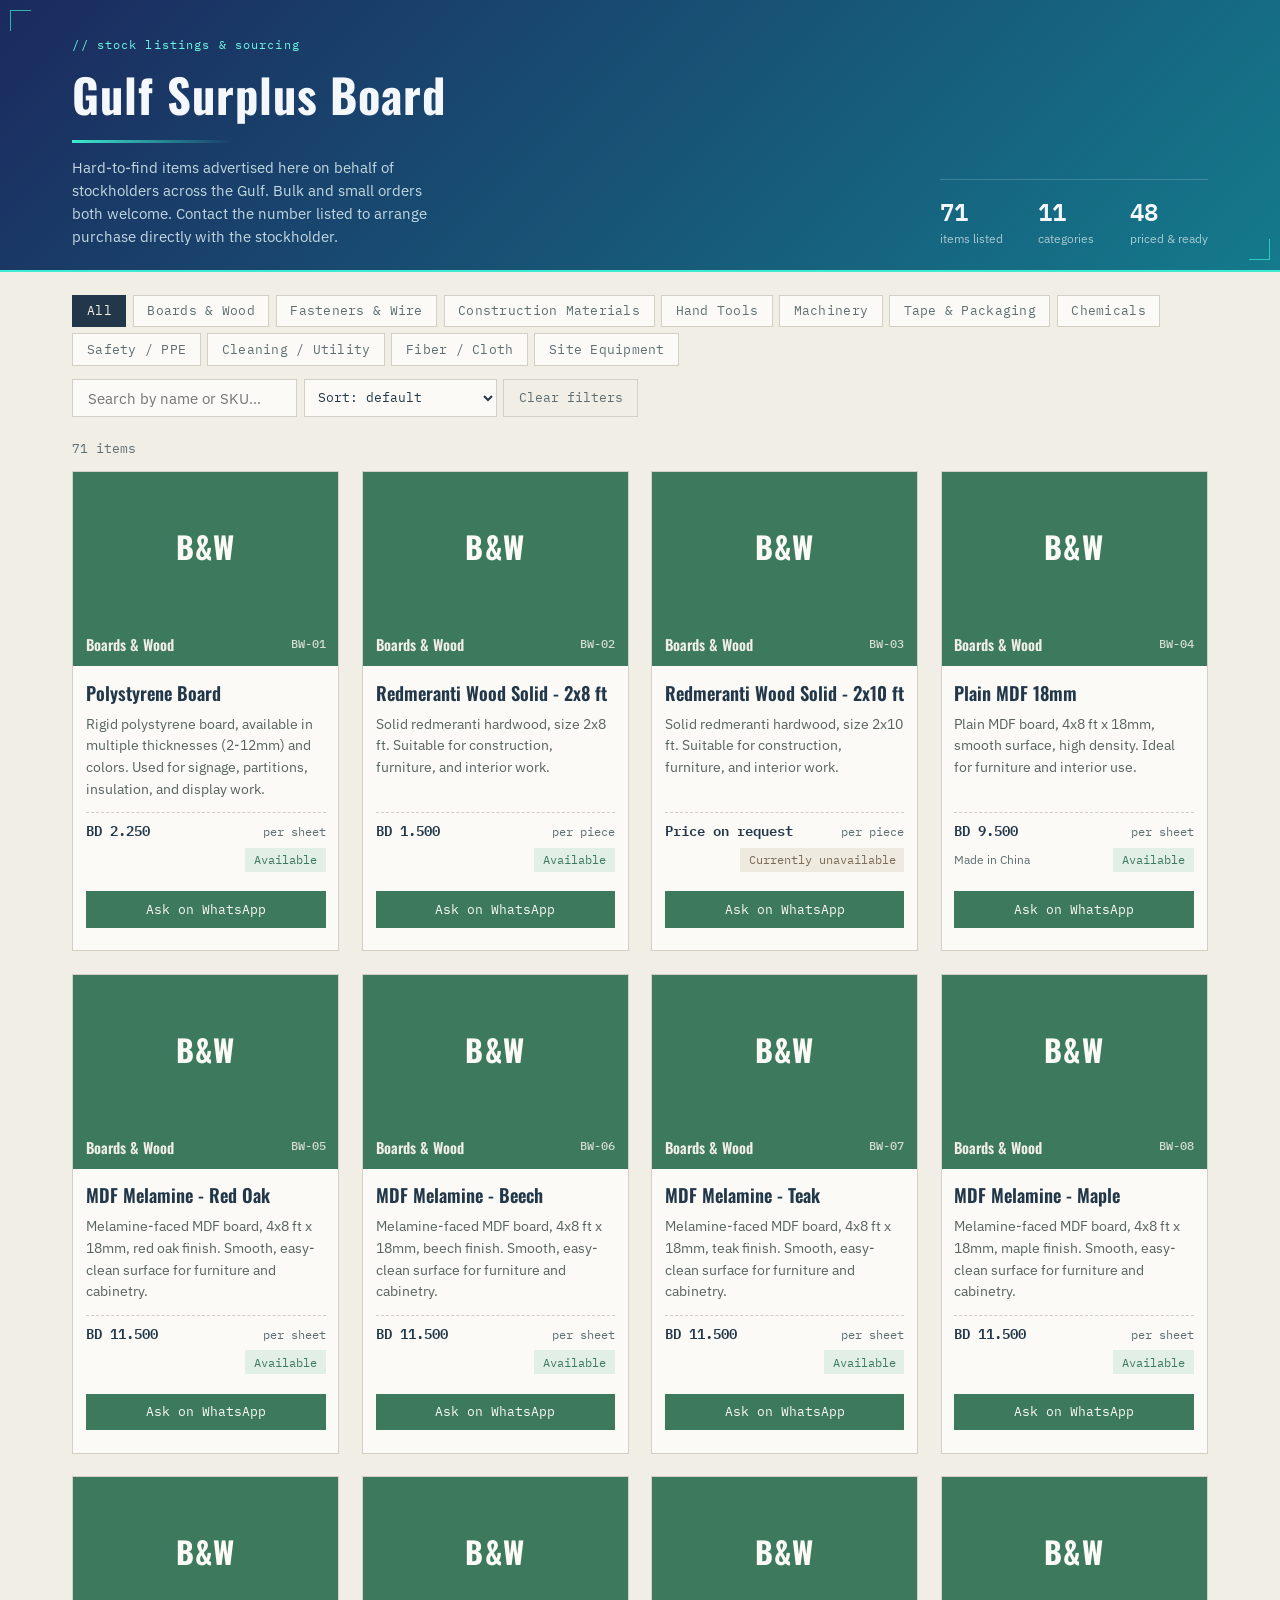
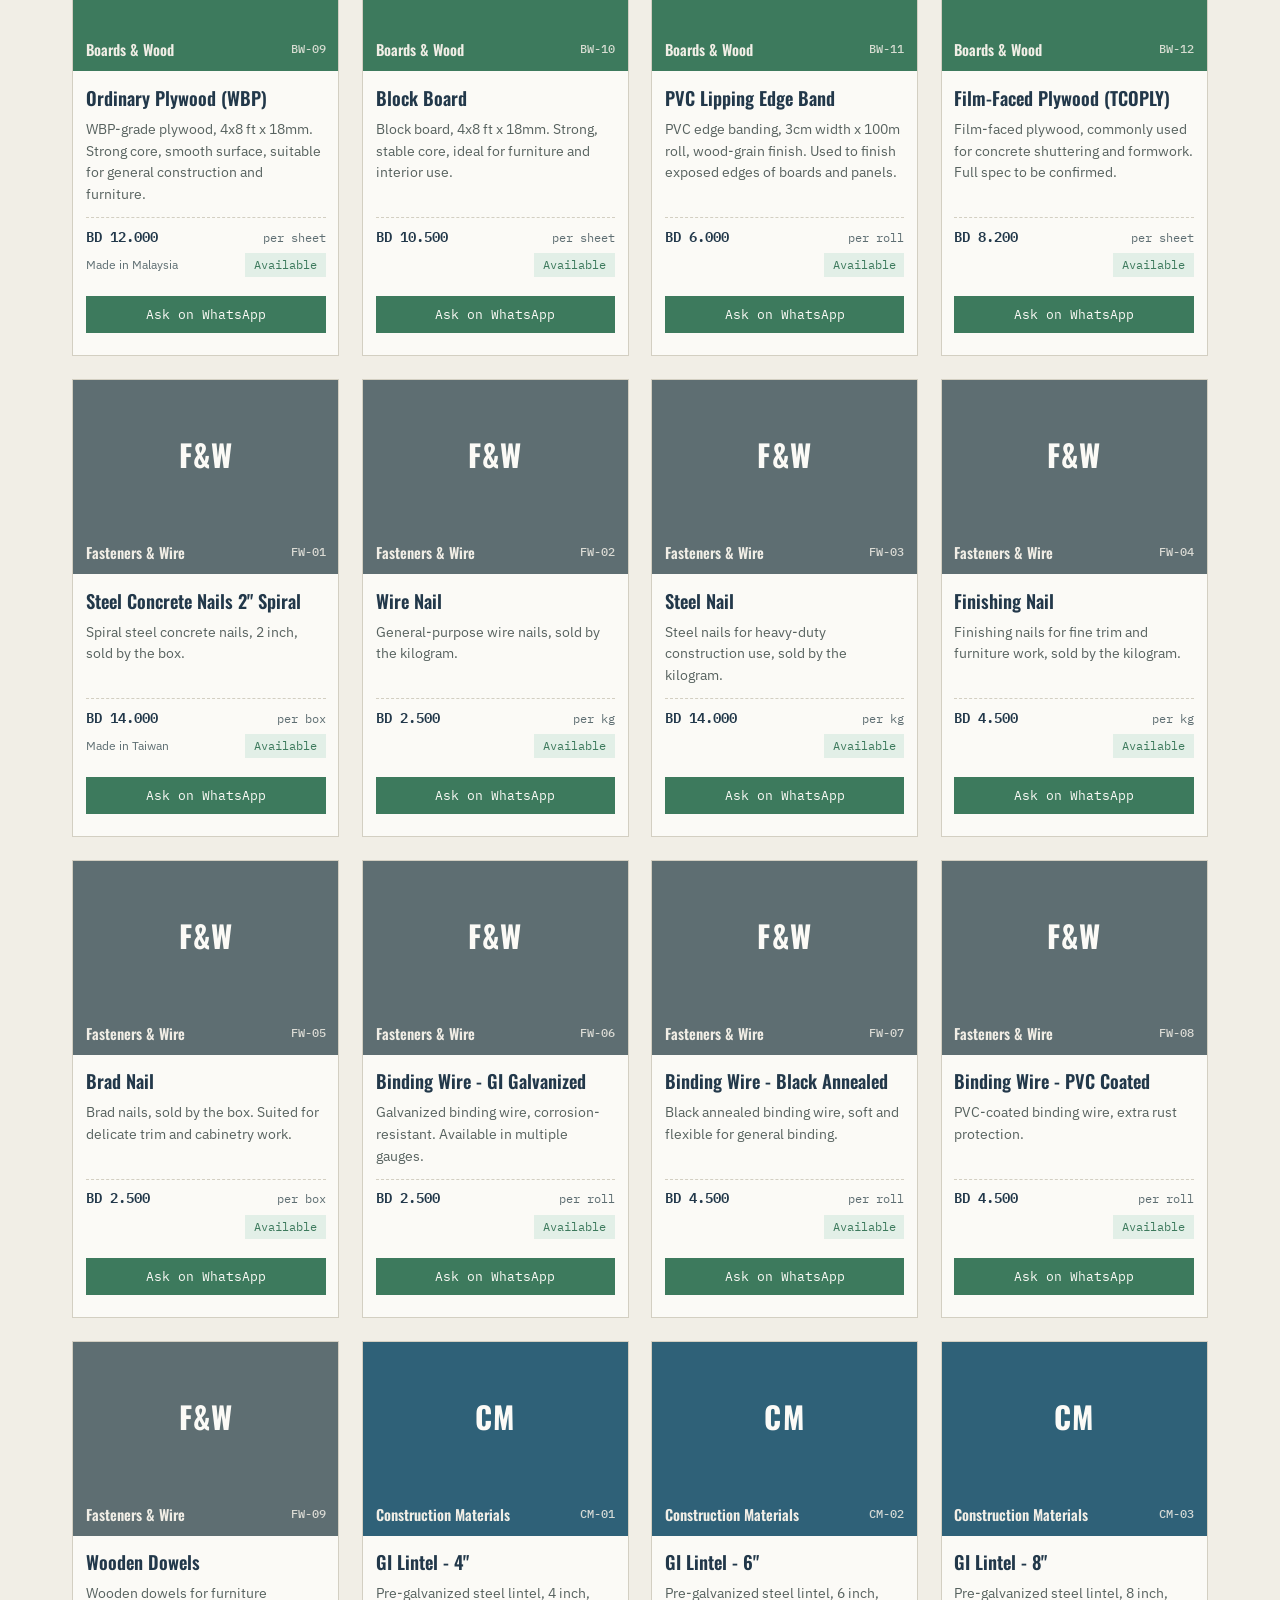
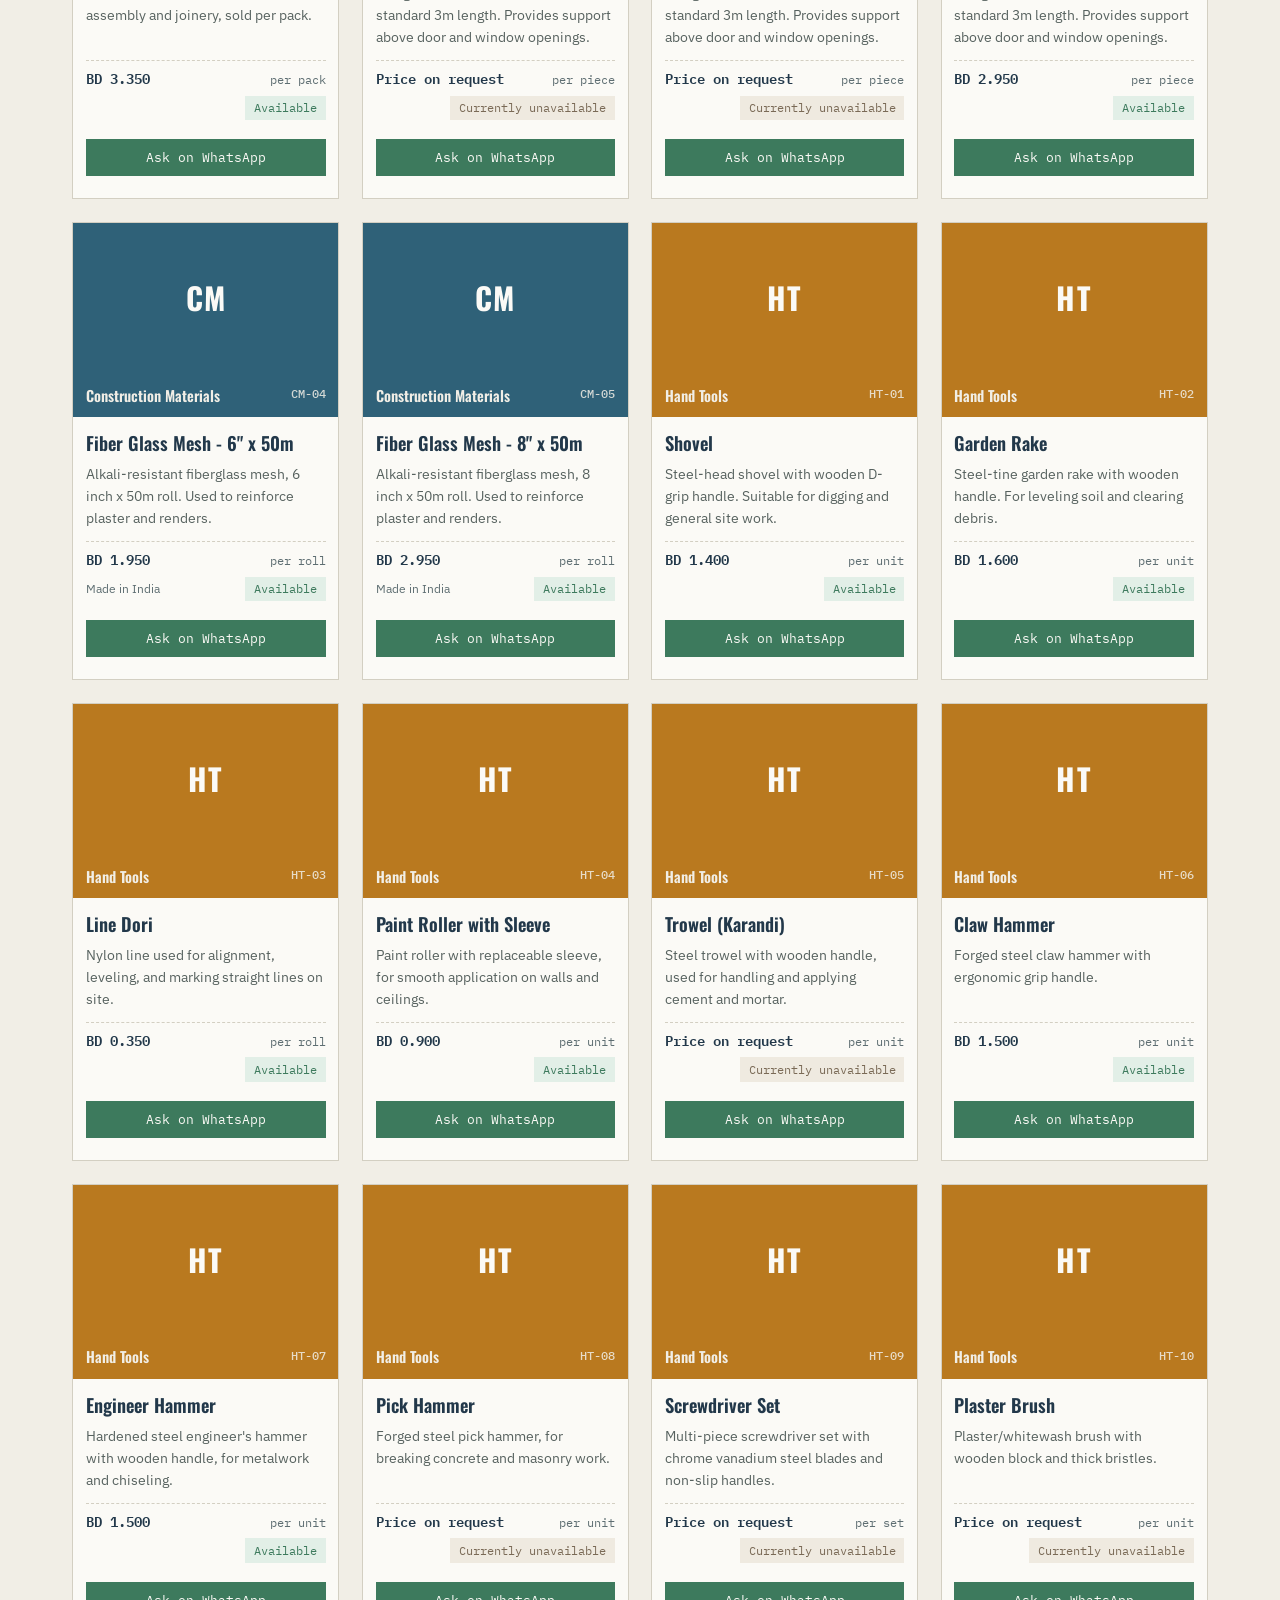
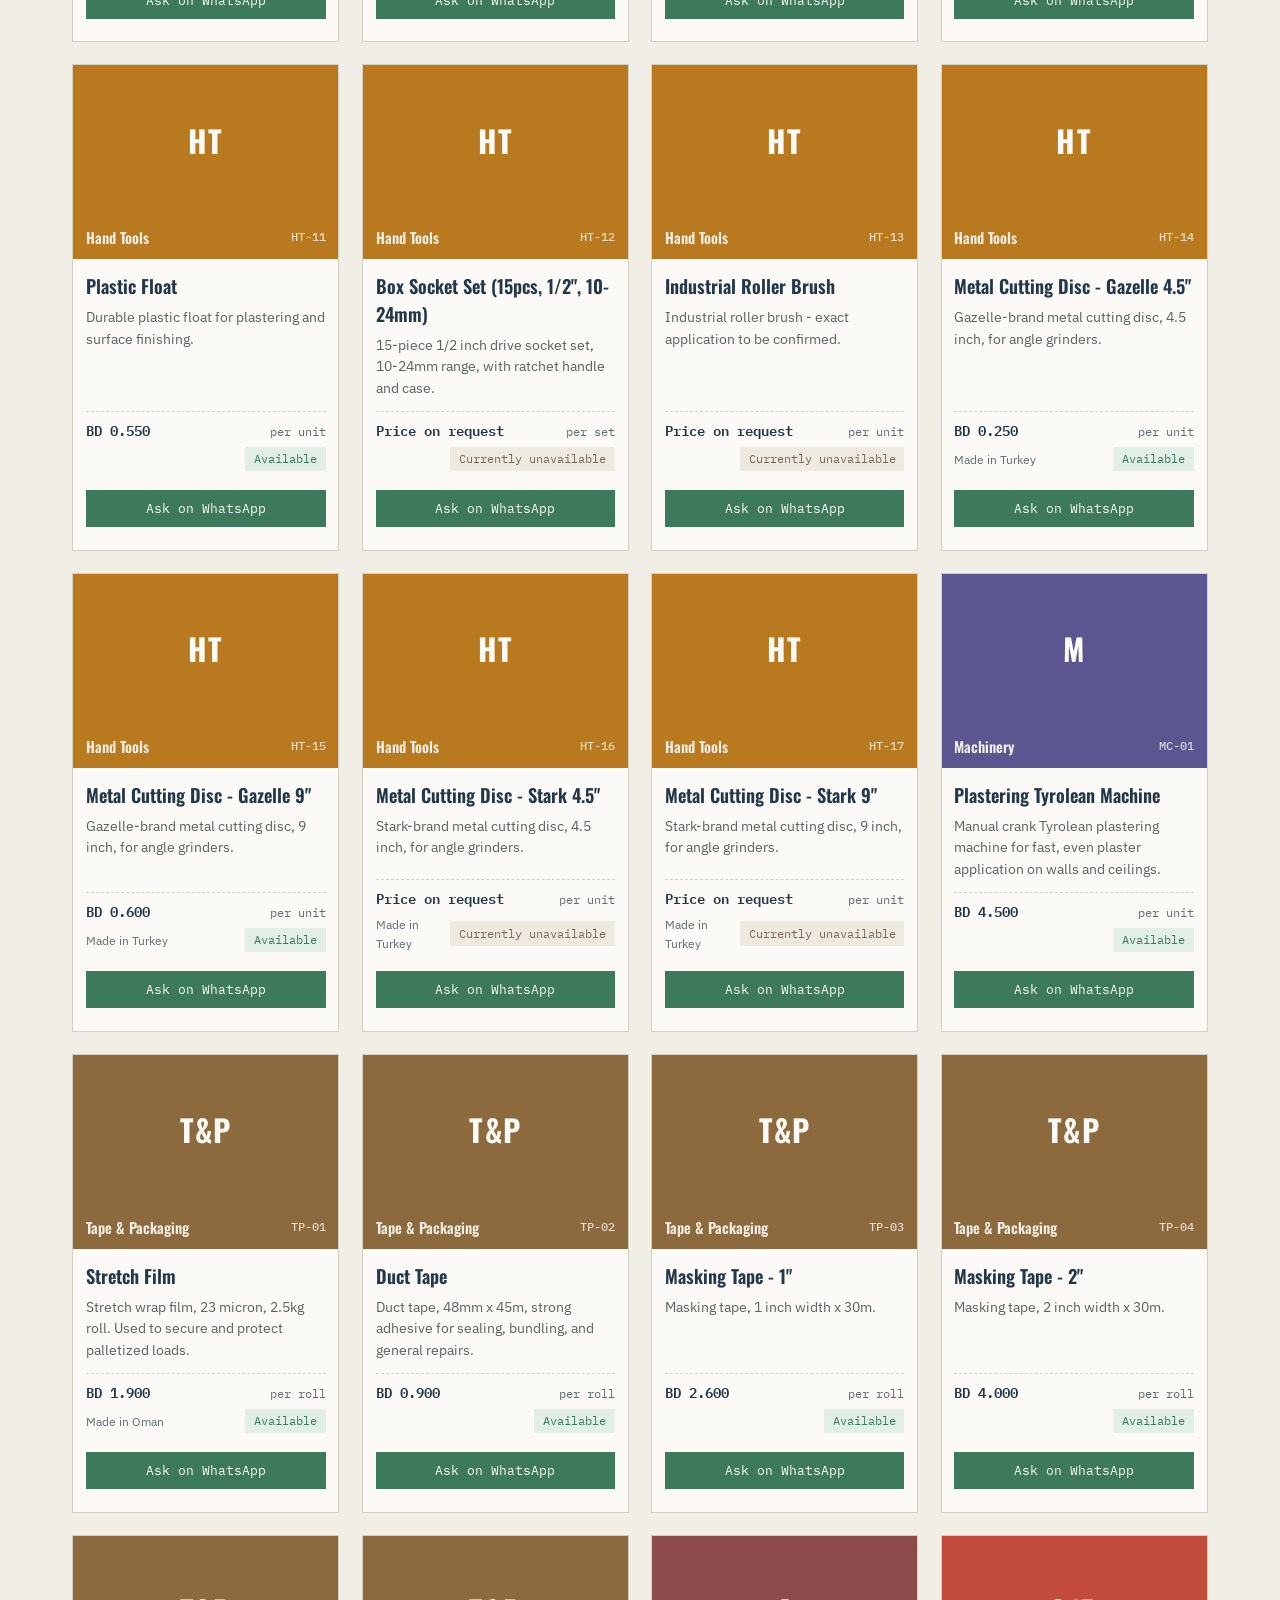
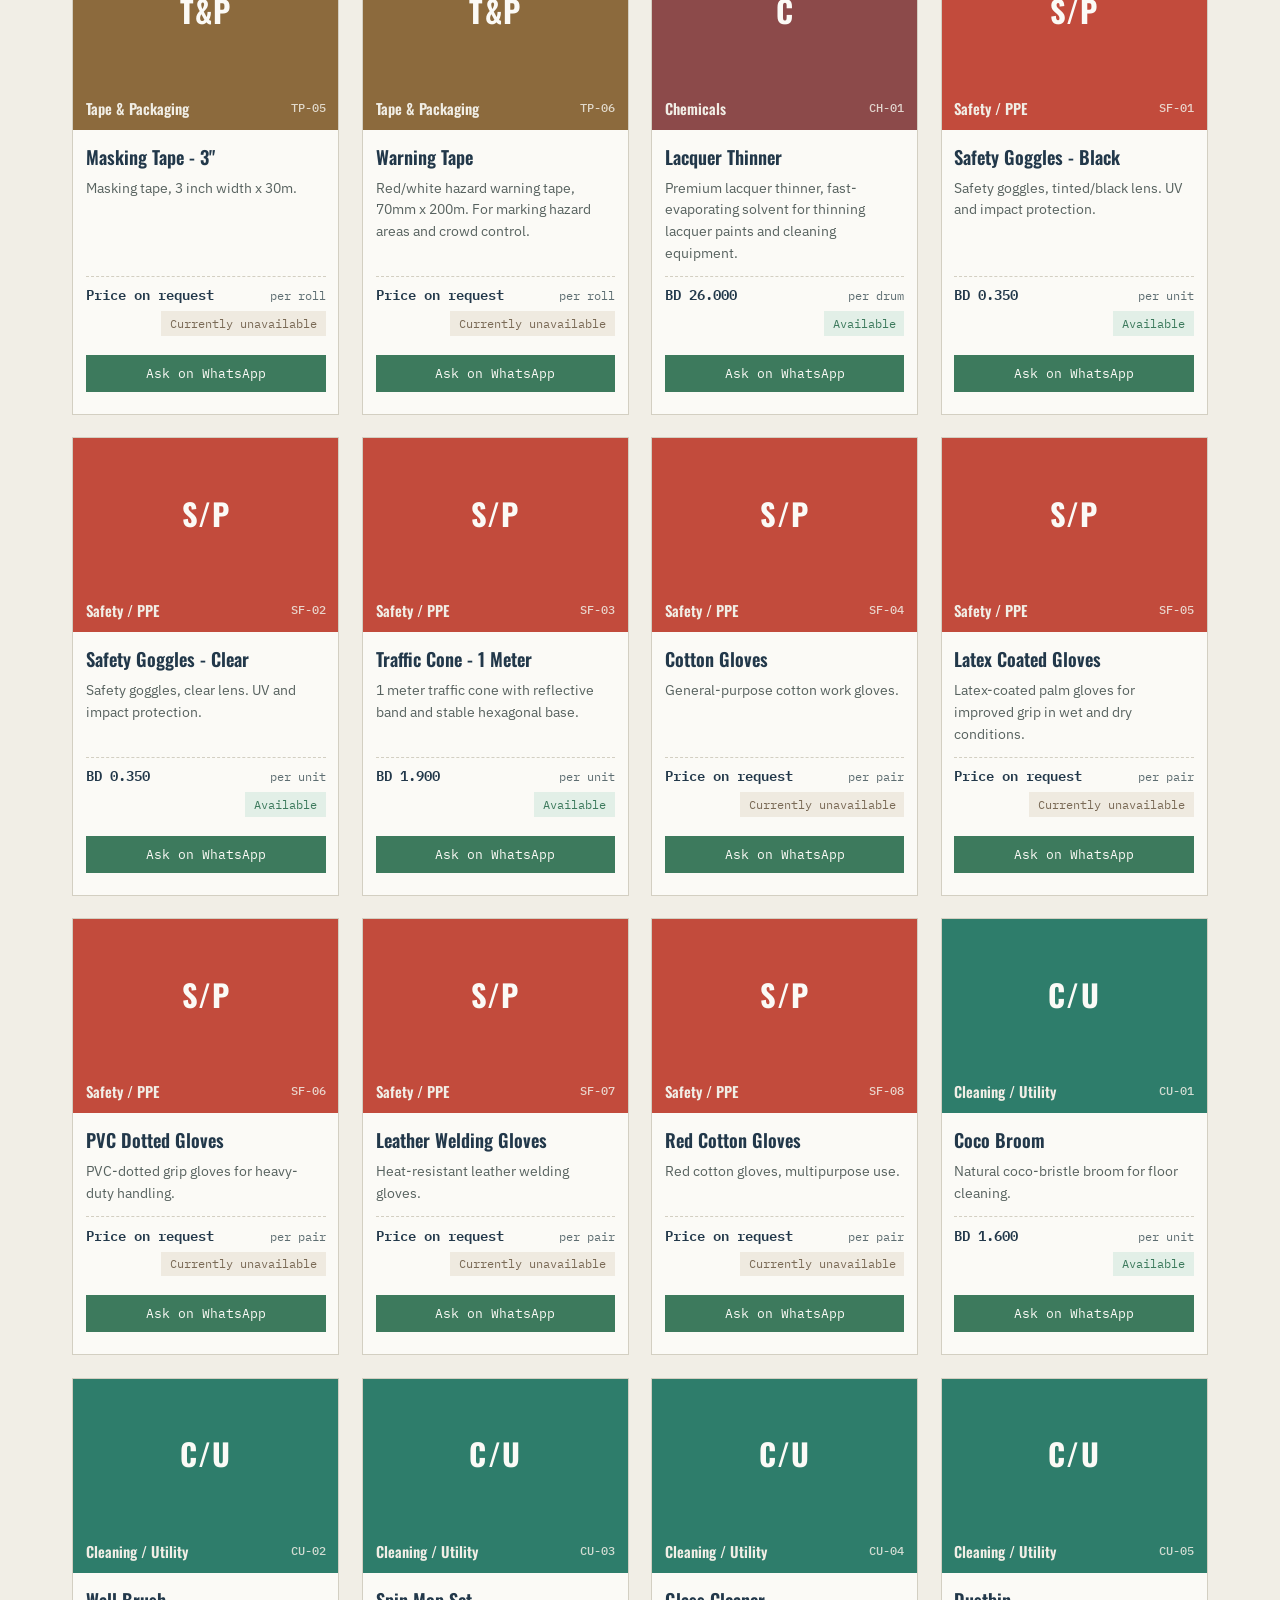
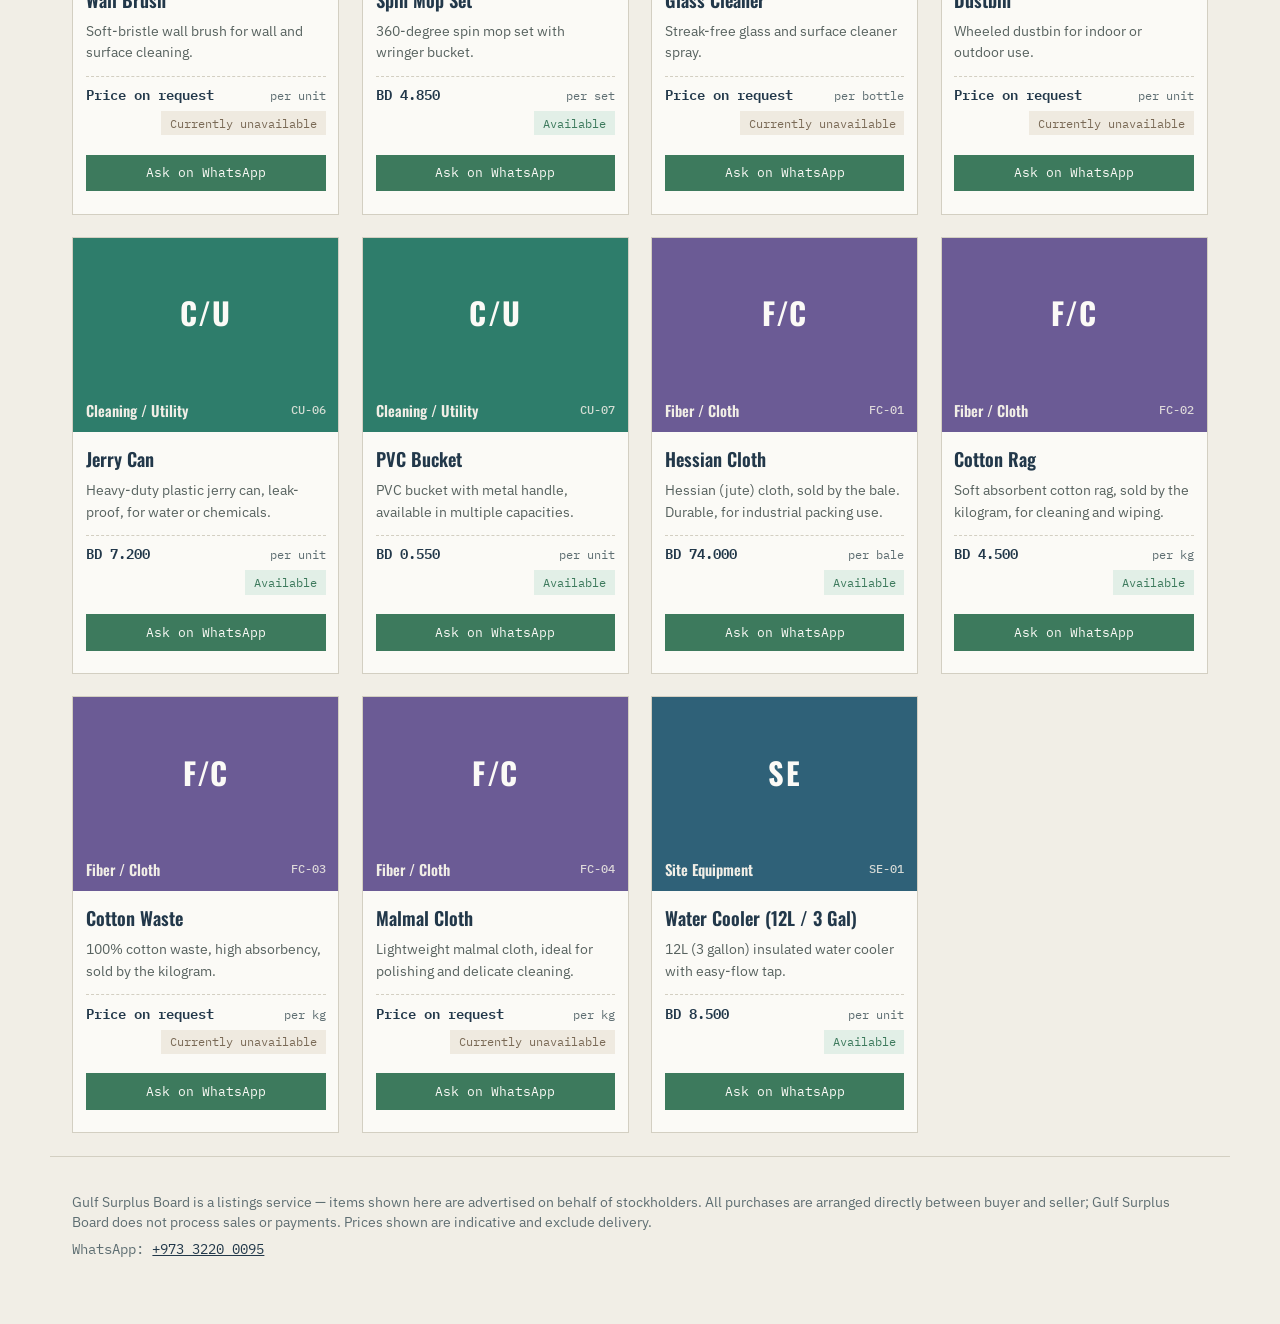
==== index.html @ f4c15226 "Add files via upload" ====
<!DOCTYPE html>
<html lang="en">
<head>
<meta charset="UTF-8">
<meta name="viewport" content="width=device-width, initial-scale=1.0">
<title>Gulf Surplus Board — Stock Listings</title>
<link rel="preconnect" href="https://fonts.googleapis.com">
<link href="https://fonts.googleapis.com/css2?family=Oswald:wght@500;600;700&family=IBM+Plex+Sans:wght@400;500&family=IBM+Plex+Mono:wght@500;600&display=swap" rel="stylesheet">
<link rel="stylesheet" href="style.css">
</head>
<body>

<header class="manifest-header">
  <div class="header-inner">
    <div class="brand-block">
      <p class="brand-eyebrow">// stock listings &amp; sourcing</p>
      <h1 class="brand-name">Gulf Surplus Board</h1>
      <div class="brand-underline"></div>
      <p class="tagline">Hard-to-find items advertised here on behalf of stockholders across the Gulf. Bulk and small orders both welcome. Contact the number listed to arrange purchase directly with the stockholder.</p>
    </div>
    <div class="stat-strip" id="stat-strip" aria-label="Catalog summary">
      <div class="stat"><span class="stat-value" id="stat-items">—</span><span class="stat-label">items listed</span></div>
      <div class="stat"><span class="stat-value" id="stat-categories">—</span><span class="stat-label">categories</span></div>
      <div class="stat"><span class="stat-value" id="stat-instock">—</span><span class="stat-label">priced &amp; ready</span></div>
    </div>
  </div>
</header>

<div class="controls">
  <nav class="category-tabs" id="category-tabs" aria-label="Filter by category"></nav>
  <div class="search-row">
    <input type="search" id="search-input" placeholder="Search by name or SKU…" aria-label="Search items">
    <select id="sort-select" aria-label="Sort items">
      <option value="default">Sort: default</option>
      <option value="name">Name (A–Z)</option>
      <option value="price-asc">Price (low to high)</option>
      <option value="price-desc">Price (high to low)</option>
    </select>
    <button type="button" id="clear-btn">Clear filters</button>
  </div>
</div>

<main>
  <p class="result-count" id="result-count"></p>
  <div class="grid" id="grid"></div>
  <p class="empty-state" id="empty-state" hidden>No items match that search. Try a different term or clear the filter.</p>
</main>

<footer class="site-footer">
  <p>Gulf Surplus Board is a listings service — items shown here are advertised on behalf of stockholders. All purchases are arranged directly between buyer and seller; Gulf Surplus Board does not process sales or payments. Prices shown are indicative and exclude delivery.</p>
  <p class="footer-contact">WhatsApp: <a href="https://wa.me/97332200095">+973 3220 0095</a></p>
</footer>

<script src="script.js"></script>
</body>
</html>
---- style.css ----
:root {
  --ink: #22384A;
  --paper: #F1EEE6;
  --paper-raised: #FBFAF6;
  --steel: #5E6E72;
  --steel-line: #D3CFC2;
  --amber: #B9791F;
  --rust: #7A6A56;
  --moss: #3D7A5D;
  --moss-bg: #E2EFE7;
  --amber-bg: #F6E8CC;
  --rust-bg: #EFEAE0;

  --font-display: 'Oswald', sans-serif;
  --font-body: 'IBM Plex Sans', sans-serif;
  --font-mono: 'IBM Plex Mono', monospace;

  --space-1: 0.4rem;
  --space-2: 0.8rem;
  --space-3: 1.4rem;
  --space-4: 2.2rem;
  --space-5: 3.6rem;
}

* { box-sizing: border-box; }

body {
  margin: 0;
  background: var(--paper);
  color: var(--ink);
  font-family: var(--font-body);
  font-size: 16px;
  line-height: 1.5;
}

a { color: var(--ink); }

/* ---------- Header ---------- */

.manifest-header {
  background: linear-gradient(135deg, #1B2A5E 0%, #147A8C 100%);
  color: #F4F7FB;
  border-bottom: 2px solid #3DEBD1;
  position: relative;
}

.manifest-header::before,
.manifest-header::after {
  content: "";
  position: absolute;
  width: 20px;
  height: 20px;
  border: 1px solid #3DEBD1;
  opacity: 0.7;
}

.manifest-header::before {
  top: 10px;
  left: 10px;
  border-right: none;
  border-bottom: none;
}

.manifest-header::after {
  bottom: 10px;
  right: 10px;
  border-left: none;
  border-top: none;
}

.header-inner {
  max-width: 1180px;
  margin: 0 auto;
  padding: var(--space-4) var(--space-3) var(--space-3);
  display: flex;
  flex-wrap: wrap;
  gap: var(--space-4);
  justify-content: space-between;
  align-items: flex-end;
}

.brand-block { max-width: 46ch; }

.brand-eyebrow {
  font-family: var(--font-mono);
  font-size: 0.78rem;
  letter-spacing: 0.09em;
  color: #6FF5DE;
  margin: 0 0 var(--space-1);
}

.brand-name {
  font-family: var(--font-display);
  font-weight: 700;
  font-size: clamp(2rem, 4vw, 2.9rem);
  margin: 0 0 10px;
  letter-spacing: 0.02em;
  color: #F4F7FB;
}

.brand-underline {
  width: 160px;
  height: 3px;
  margin: 0 0 var(--space-2);
  background: linear-gradient(90deg, #3DEBD1, transparent);
}

.tagline {
  margin: 0;
  color: #C3D8E0;
  font-size: 0.96rem;
  max-width: 42ch;
}

.stat-strip {
  display: flex;
  gap: var(--space-4);
  border-top: 1px solid rgba(255,255,255,0.18);
  padding-top: var(--space-2);
}

.stat { display: flex; flex-direction: column; }

.stat-value {
  font-family: var(--font-mono);
  font-size: 1.5rem;
  font-weight: 600;
  color: #F4F7FB;
}

.stat-label {
  font-size: 0.78rem;
  color: #A9C9D2;
}

/* ---------- Controls ---------- */

.controls {
  max-width: 1180px;
  margin: 0 auto;
  padding: var(--space-3) var(--space-3) 0;
  display: flex;
  flex-wrap: wrap;
  gap: var(--space-2);
  justify-content: space-between;
  align-items: center;
}

.category-tabs {
  display: flex;
  flex-wrap: wrap;
  gap: var(--space-1);
}

.tab-btn {
  font-family: var(--font-mono);
  font-size: 0.82rem;
  letter-spacing: 0.02em;
  background: var(--paper-raised);
  border: 1px solid var(--steel-line);
  color: var(--steel);
  padding: 0.42rem 0.85rem;
  cursor: pointer;
}

.tab-btn:hover { border-color: var(--ink); color: var(--ink); }

.tab-btn.active {
  background: var(--ink);
  border-color: var(--ink);
  color: var(--paper);
}

.search-row {
  display: flex;
  gap: var(--space-1);
  flex-wrap: wrap;
}

.search-row input[type="search"] {
  font-family: var(--font-body);
  font-size: 0.95rem;
  padding: 0.5rem 0.9rem;
  border: 1px solid var(--steel-line);
  background: var(--paper-raised);
  color: var(--ink);
  min-width: 220px;
}

.search-row select {
  font-family: var(--font-mono);
  font-size: 0.82rem;
  padding: 0.5rem 0.6rem;
  border: 1px solid var(--steel-line);
  background: var(--paper-raised);
  color: var(--ink);
}

.search-row input:focus,
.search-row select:focus {
  outline: 2px solid var(--amber);
  outline-offset: 1px;
}

#clear-btn {
  font-family: var(--font-mono);
  font-size: 0.82rem;
  background: transparent;
  border: 1px solid var(--steel-line);
  color: var(--steel);
  padding: 0.5rem 0.9rem;
  cursor: pointer;
}

#clear-btn:hover {
  border-color: var(--ink);
  color: var(--ink);
}

/* ---------- Main / grid ---------- */

main {
  max-width: 1180px;
  margin: 0 auto;
  padding: var(--space-3);
}

.result-count {
  font-family: var(--font-mono);
  font-size: 0.8rem;
  color: var(--steel);
  margin: 0 0 var(--space-2);
}

.grid {
  display: grid;
  grid-template-columns: repeat(auto-fill, minmax(260px, 1fr));
  gap: var(--space-3);
}

.card {
  background: var(--paper-raised);
  border: 1px solid var(--steel-line);
  display: flex;
  flex-direction: column;
  transition: transform 0.15s ease, box-shadow 0.15s ease;
}

.card:hover {
  transform: translateY(-3px);
  box-shadow: 0 6px 0 var(--steel-line);
}

.card-media {
  height: 150px;
  overflow: hidden;
  background: var(--steel-line);
}

.card-media img {
  width: 100%;
  height: 100%;
  object-fit: cover;
  display: block;
}

.card-media-fallback {
  display: flex;
  align-items: center;
  justify-content: center;
  color: var(--paper-raised);
  font-family: var(--font-display);
  font-size: 1.9rem;
  font-weight: 700;
  letter-spacing: 0.04em;
}

.card-tag {
  height: 44px;
  display: flex;
  align-items: center;
  justify-content: space-between;
  padding: 0 var(--space-2);
  color: var(--paper);
  font-family: var(--font-display);
  font-weight: 600;
  font-size: 0.92rem;
}

.card-tag .sku {
  font-family: var(--font-mono);
  font-weight: 500;
  font-size: 0.76rem;
  opacity: 0.85;
}

.card-body {
  padding: var(--space-2) var(--space-2) var(--space-3);
  display: flex;
  flex-direction: column;
  gap: var(--space-1);
  flex: 1;
}

.card-name {
  font-family: var(--font-display);
  font-size: 1.15rem;
  font-weight: 600;
  margin: 0;
}

.card-desc {
  font-size: 0.9rem;
  color: #57625F;
  margin: 0;
  flex: 1;
}

.card-meta {
  display: flex;
  justify-content: space-between;
  align-items: baseline;
  font-family: var(--font-mono);
  font-size: 0.88rem;
  border-top: 1px dashed var(--steel-line);
  padding-top: var(--space-1);
  margin-top: var(--space-1);
}

.card-price { font-weight: 600; }
.card-unit { color: var(--steel); font-size: 0.78rem; }

.card-footer-row {
  display: flex;
  justify-content: space-between;
  align-items: center;
  gap: var(--space-1);
}

.enquire-btn {
  display: block;
  text-align: center;
  margin-top: var(--space-2);
  font-family: var(--font-mono);
  font-size: 0.8rem;
  text-decoration: none;
  background: var(--moss);
  color: var(--paper-raised);
  padding: 0.55rem 0.7rem;
}

.enquire-btn:hover {
  background: #326650;
}

.origin-note {
  font-size: 0.78rem;
  color: var(--steel);
}

.badge {
  font-family: var(--font-mono);
  font-size: 0.72rem;
  padding: 0.22rem 0.55rem;
  white-space: nowrap;
}

.badge-in { background: var(--moss-bg); color: var(--moss); }
.badge-low { background: var(--amber-bg); color: var(--amber); }
.badge-out { background: var(--rust-bg); color: var(--rust); }

.empty-state {
  font-family: var(--font-mono);
  color: var(--steel);
  padding: var(--space-4) 0;
  text-align: center;
}

/* ---------- Footer ---------- */

.site-footer {
  max-width: 1180px;
  margin: 0 auto;
  padding: var(--space-4) var(--space-3) var(--space-5);
  border-top: 1px solid var(--steel-line);
  color: var(--steel);
  font-size: 0.85rem;
}

.site-footer p { margin: 0 0 var(--space-1); }

.footer-contact { font-family: var(--font-mono); }

/* ---------- Responsive ---------- */

@media (max-width: 640px) {
  .header-inner { flex-direction: column; align-items: flex-start; }
  .stat-strip { gap: var(--space-3); }
  .controls { flex-direction: column; align-items: stretch; }
  .search-row { flex-direction: column; }
  .search-row input[type="search"],
  .search-row select,
  #clear-btn { width: 100%; min-width: 0; }
}

@media (prefers-reduced-motion: reduce) {
  .card { transition: none; }
  .card:hover { transform: none; }
}
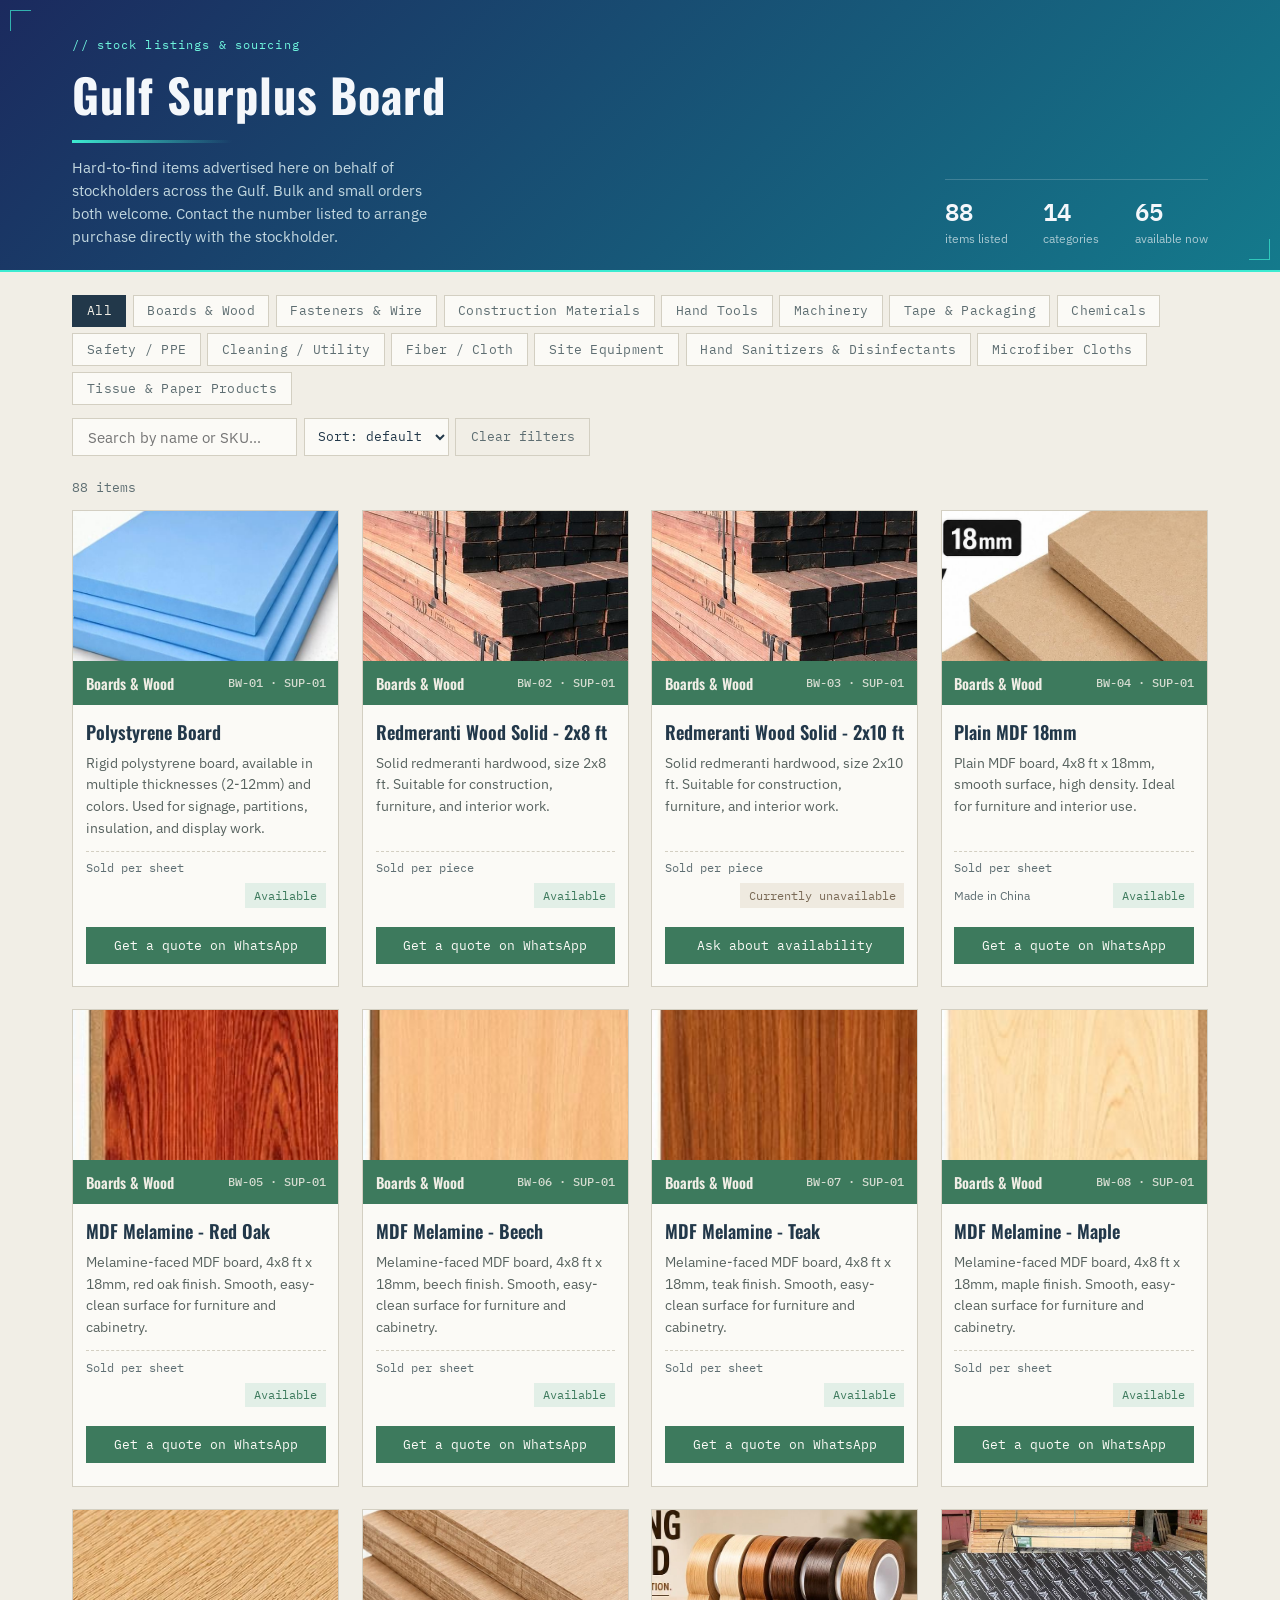
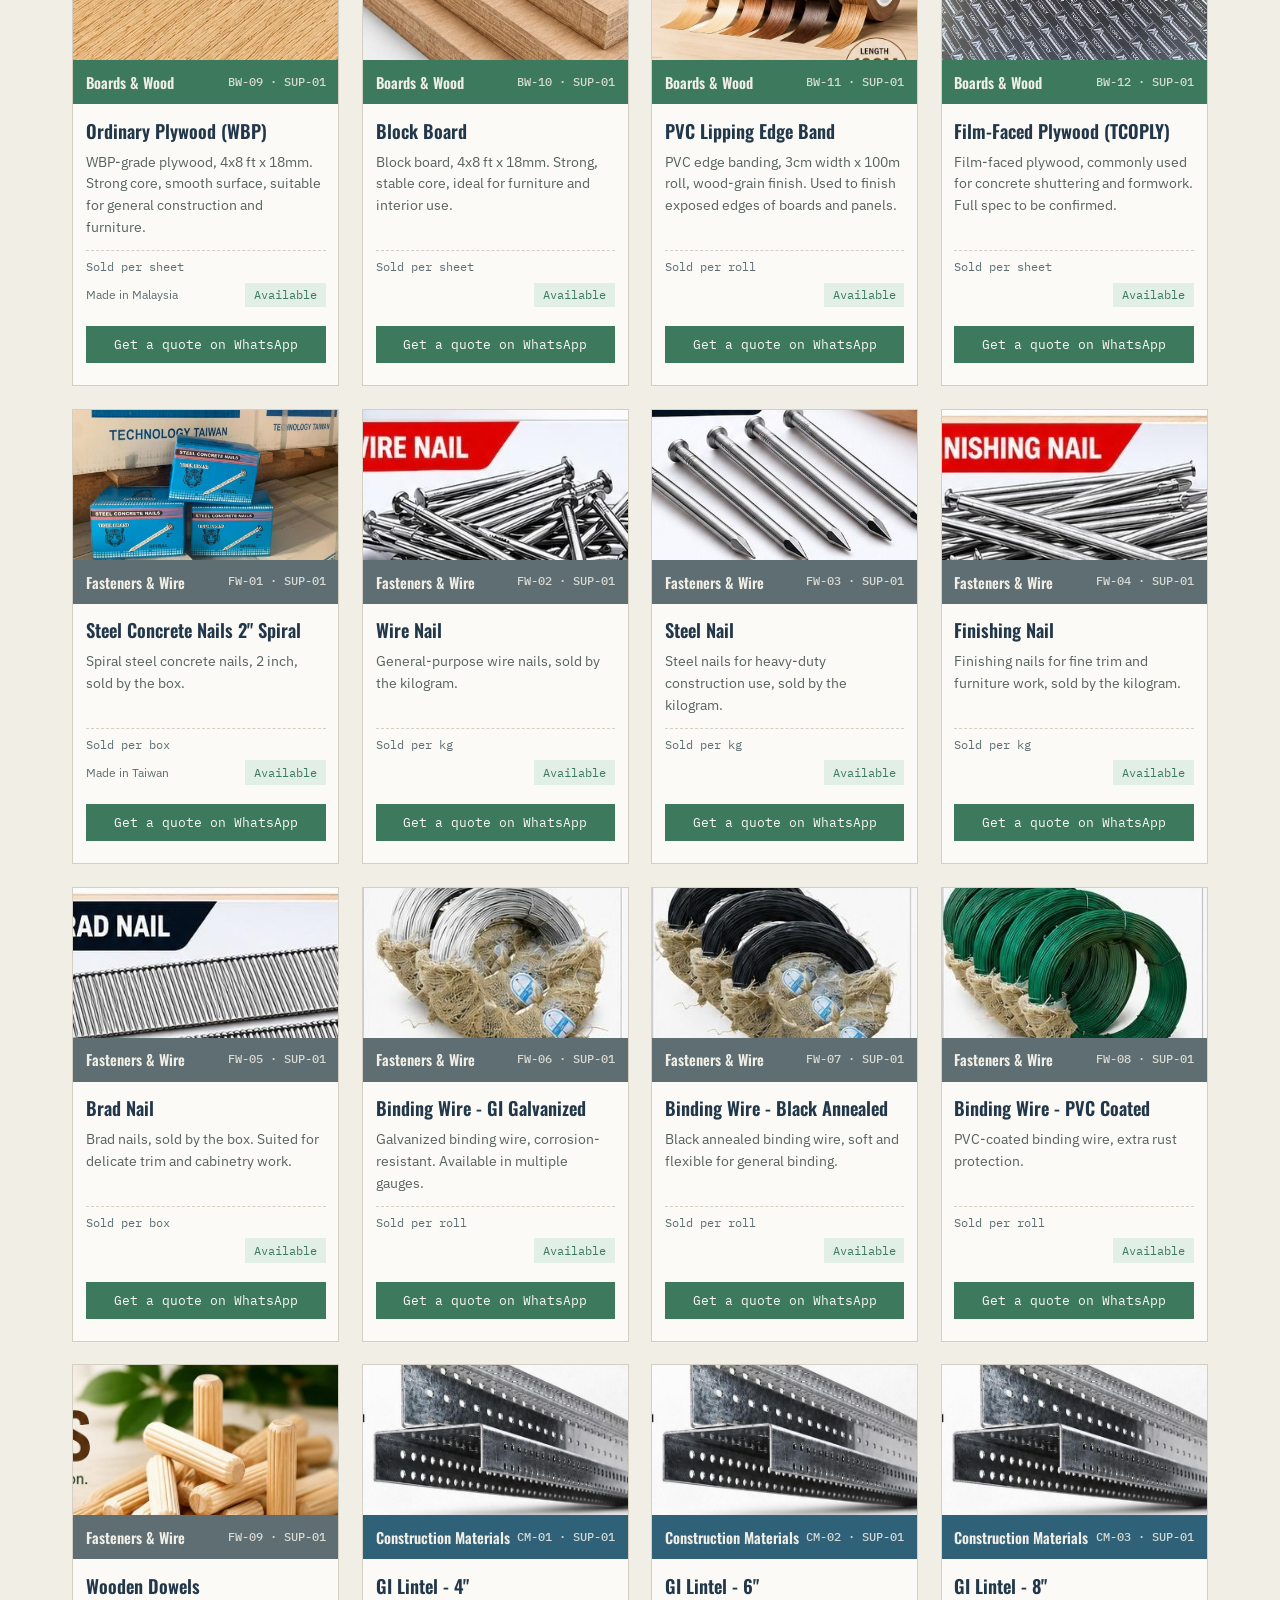
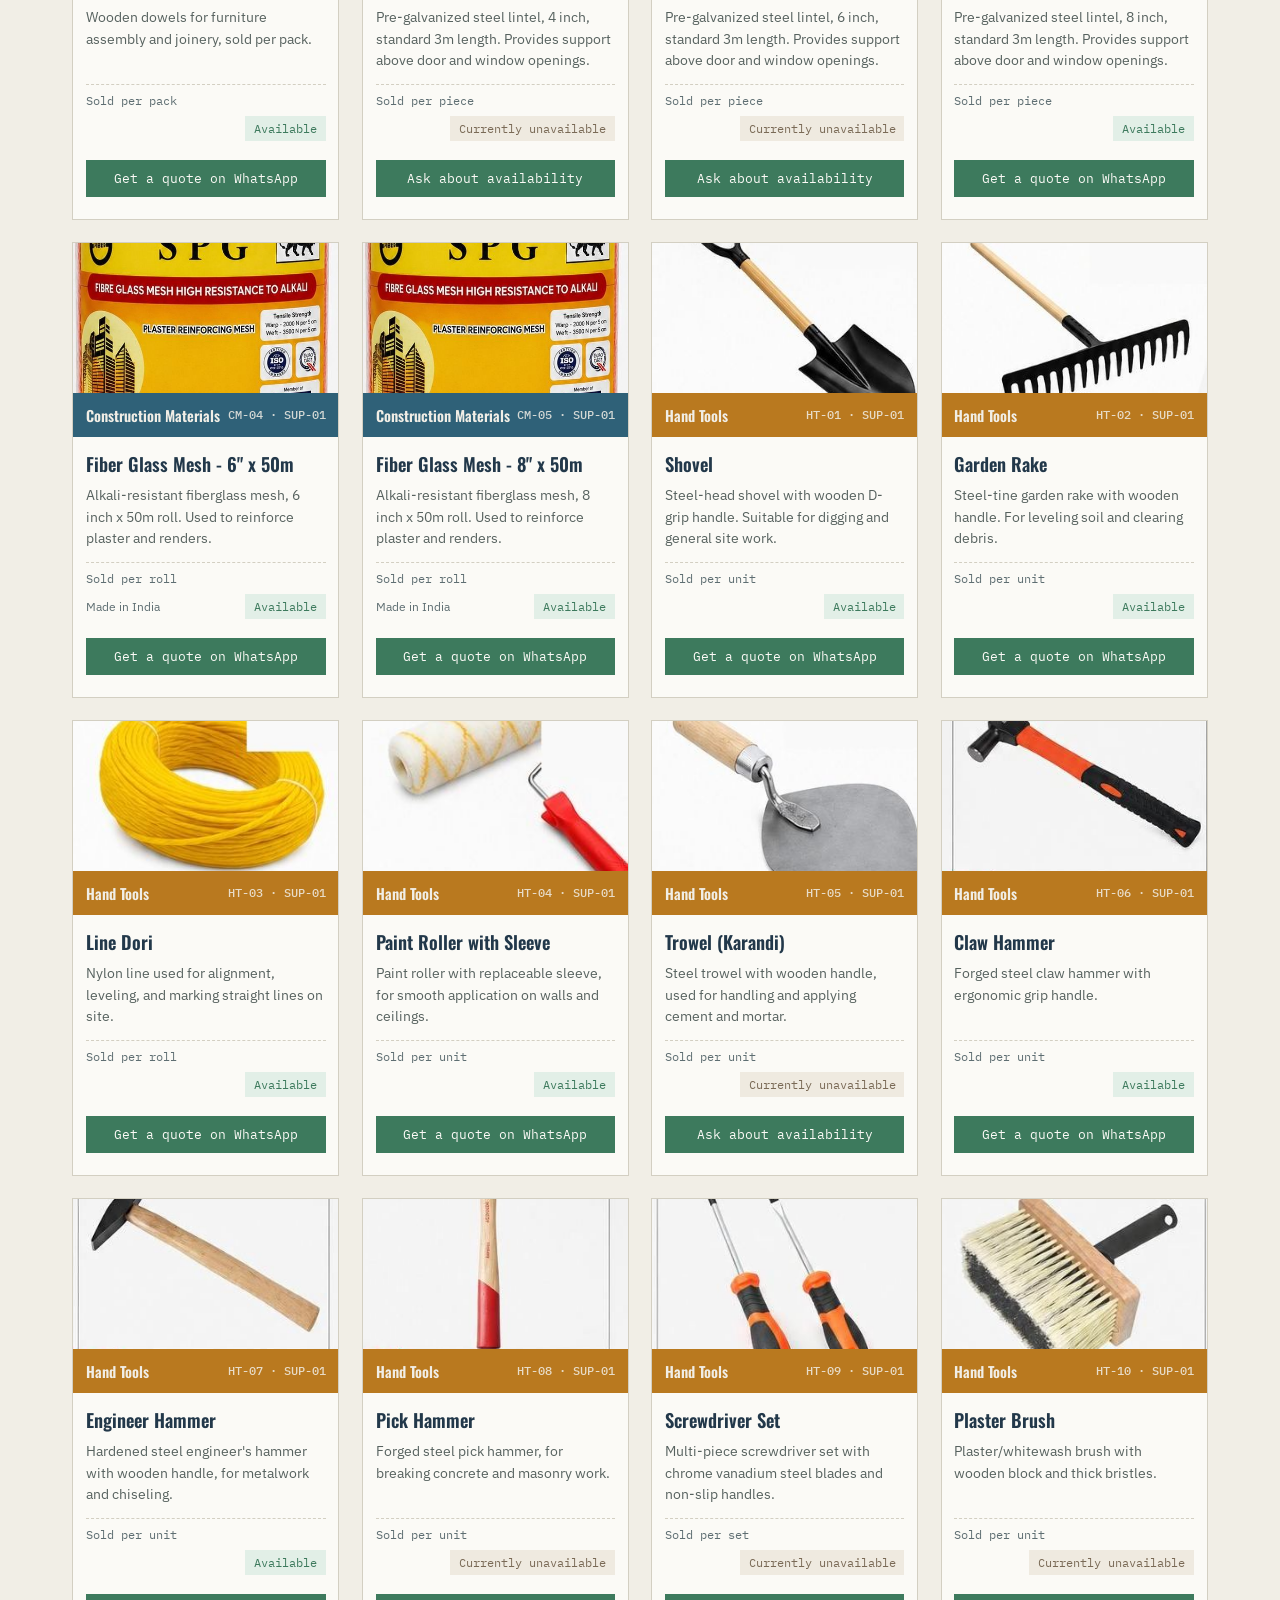
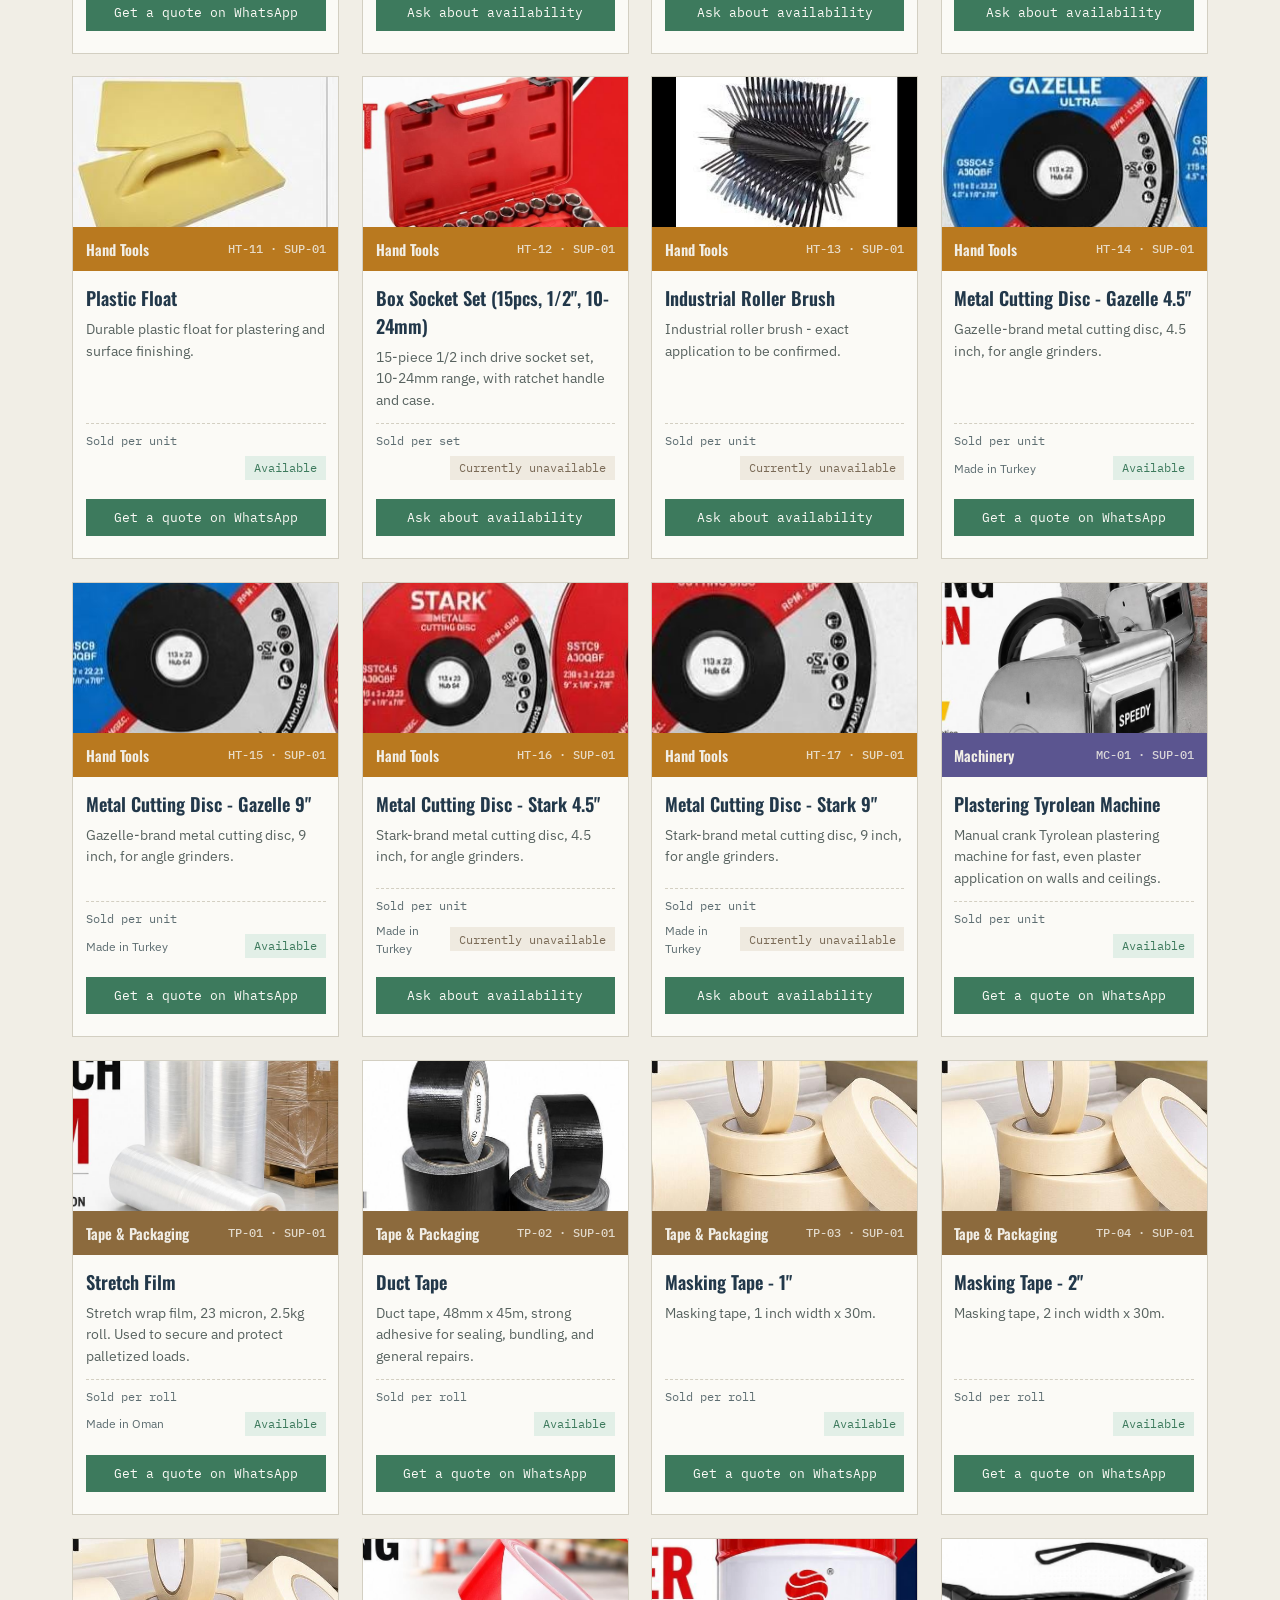
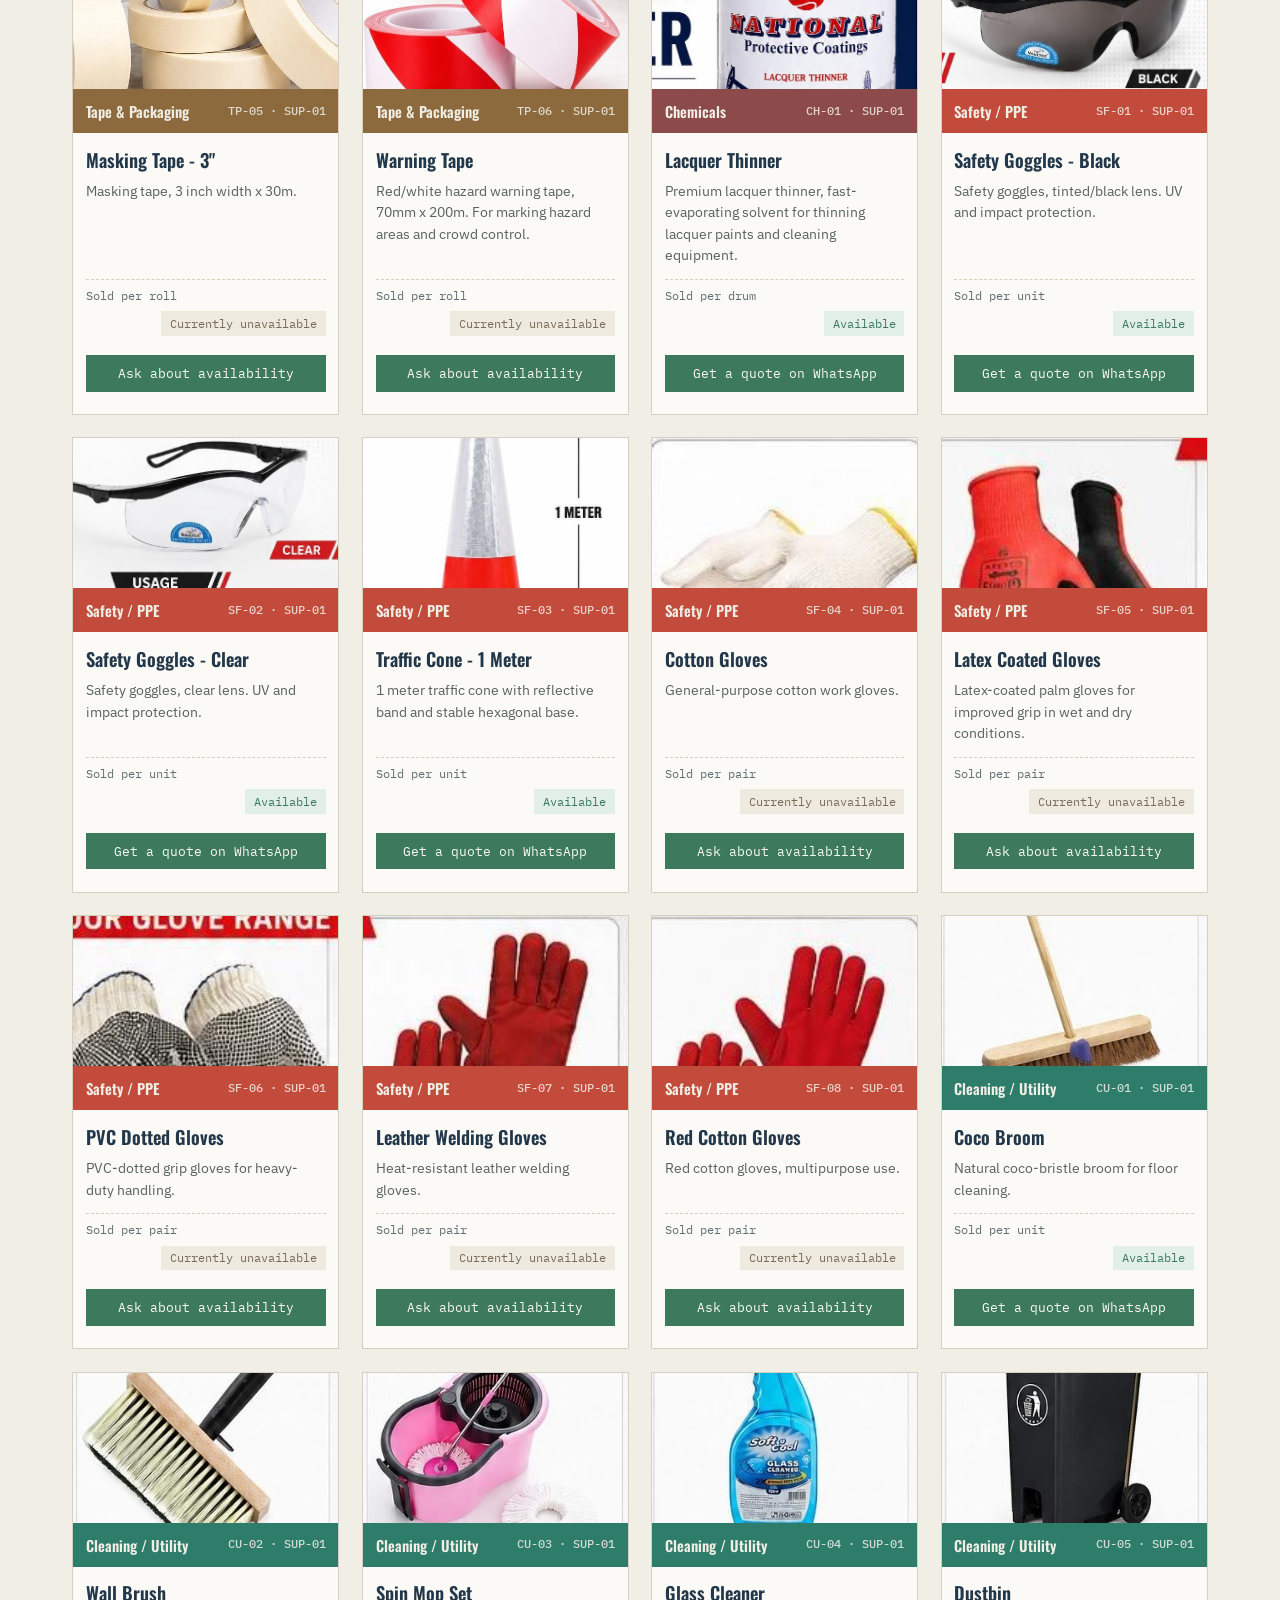
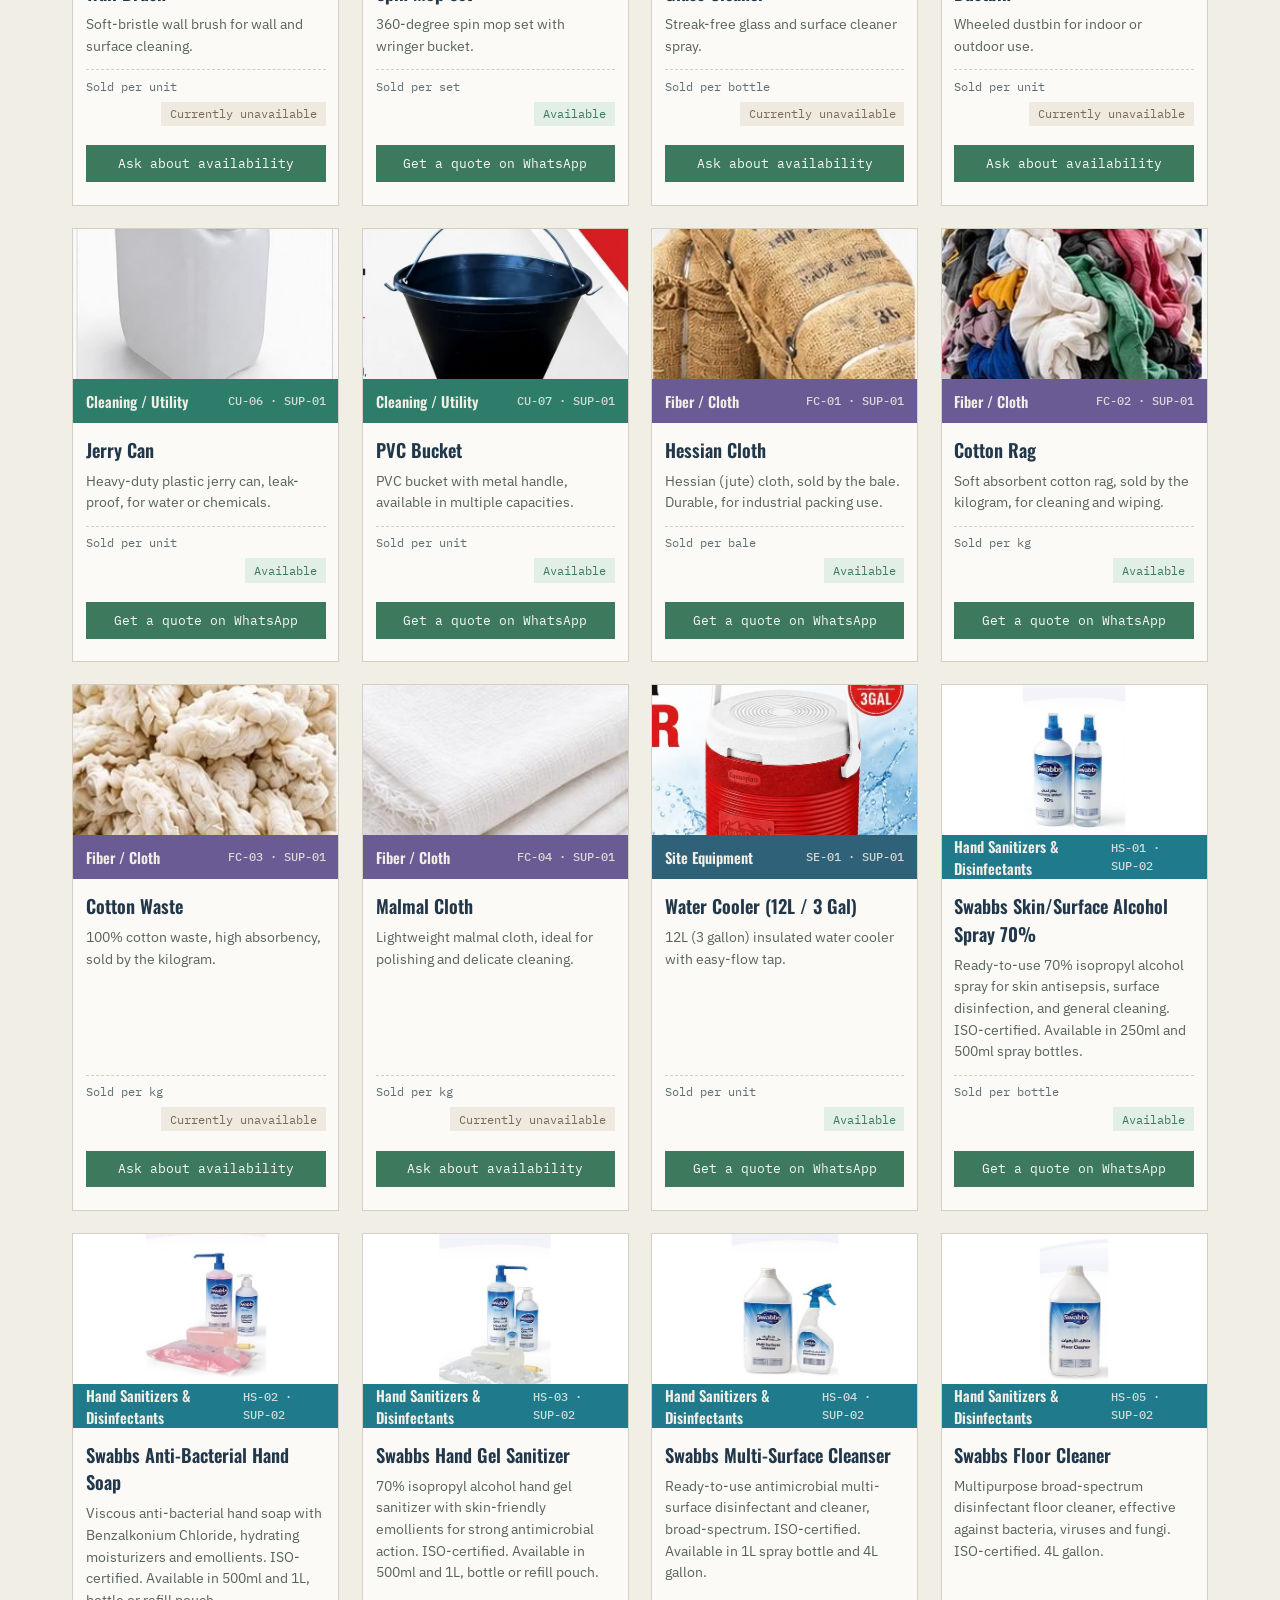
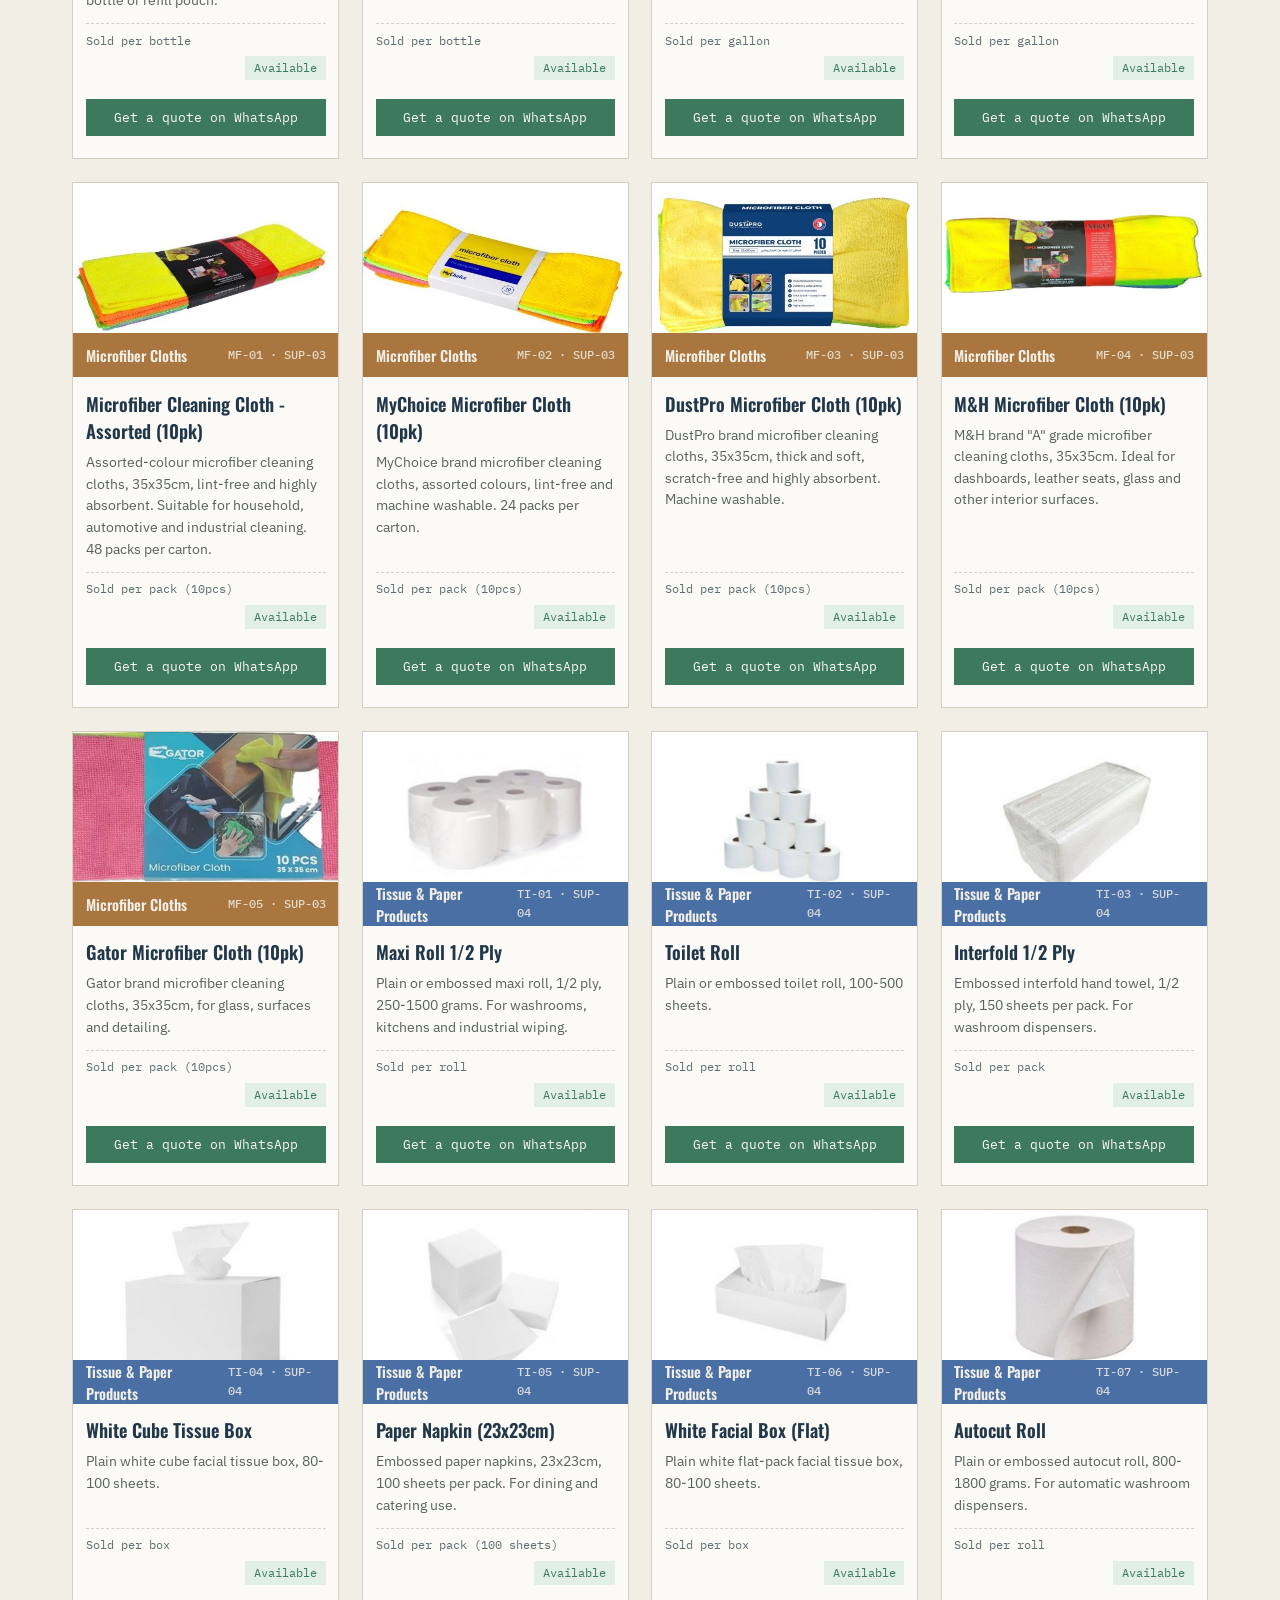
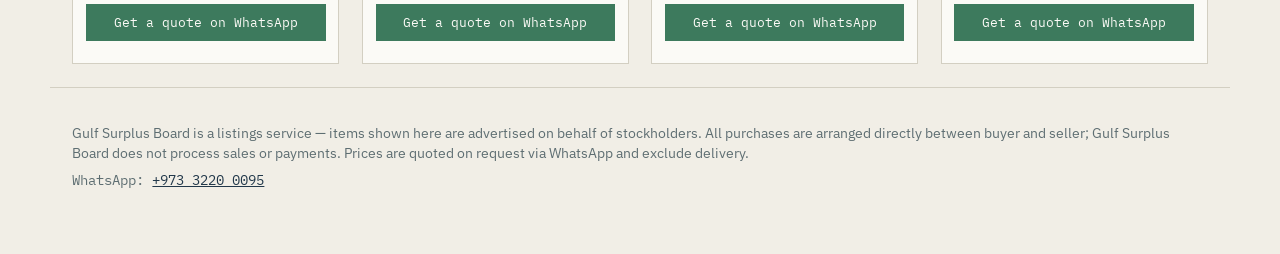
==== commit b03f80e4: "Add files via upload" ====
--- a/index.html
+++ b/index.html
@@ -21,7 +21,7 @@
     <div class="stat-strip" id="stat-strip" aria-label="Catalog summary">
       <div class="stat"><span class="stat-value" id="stat-items">—</span><span class="stat-label">items listed</span></div>
       <div class="stat"><span class="stat-value" id="stat-categories">—</span><span class="stat-label">categories</span></div>
-      <div class="stat"><span class="stat-value" id="stat-instock">—</span><span class="stat-label">priced &amp; ready</span></div>
+      <div class="stat"><span class="stat-value" id="stat-instock">—</span><span class="stat-label">available now</span></div>
     </div>
   </div>
 </header>
@@ -33,8 +33,6 @@
     <select id="sort-select" aria-label="Sort items">
       <option value="default">Sort: default</option>
       <option value="name">Name (A–Z)</option>
-      <option value="price-asc">Price (low to high)</option>
-      <option value="price-desc">Price (high to low)</option>
     </select>
     <button type="button" id="clear-btn">Clear filters</button>
   </div>
@@ -47,7 +45,7 @@
 </main>
 
 <footer class="site-footer">
-  <p>Gulf Surplus Board is a listings service — items shown here are advertised on behalf of stockholders. All purchases are arranged directly between buyer and seller; Gulf Surplus Board does not process sales or payments. Prices shown are indicative and exclude delivery.</p>
+  <p>Gulf Surplus Board is a listings service — items shown here are advertised on behalf of stockholders. All purchases are arranged directly between buyer and seller; Gulf Surplus Board does not process sales or payments. Prices are quoted on request via WhatsApp and exclude delivery.</p>
   <p class="footer-contact">WhatsApp: <a href="https://wa.me/97332200095">+973 3220 0095</a></p>
 </footer>
 
